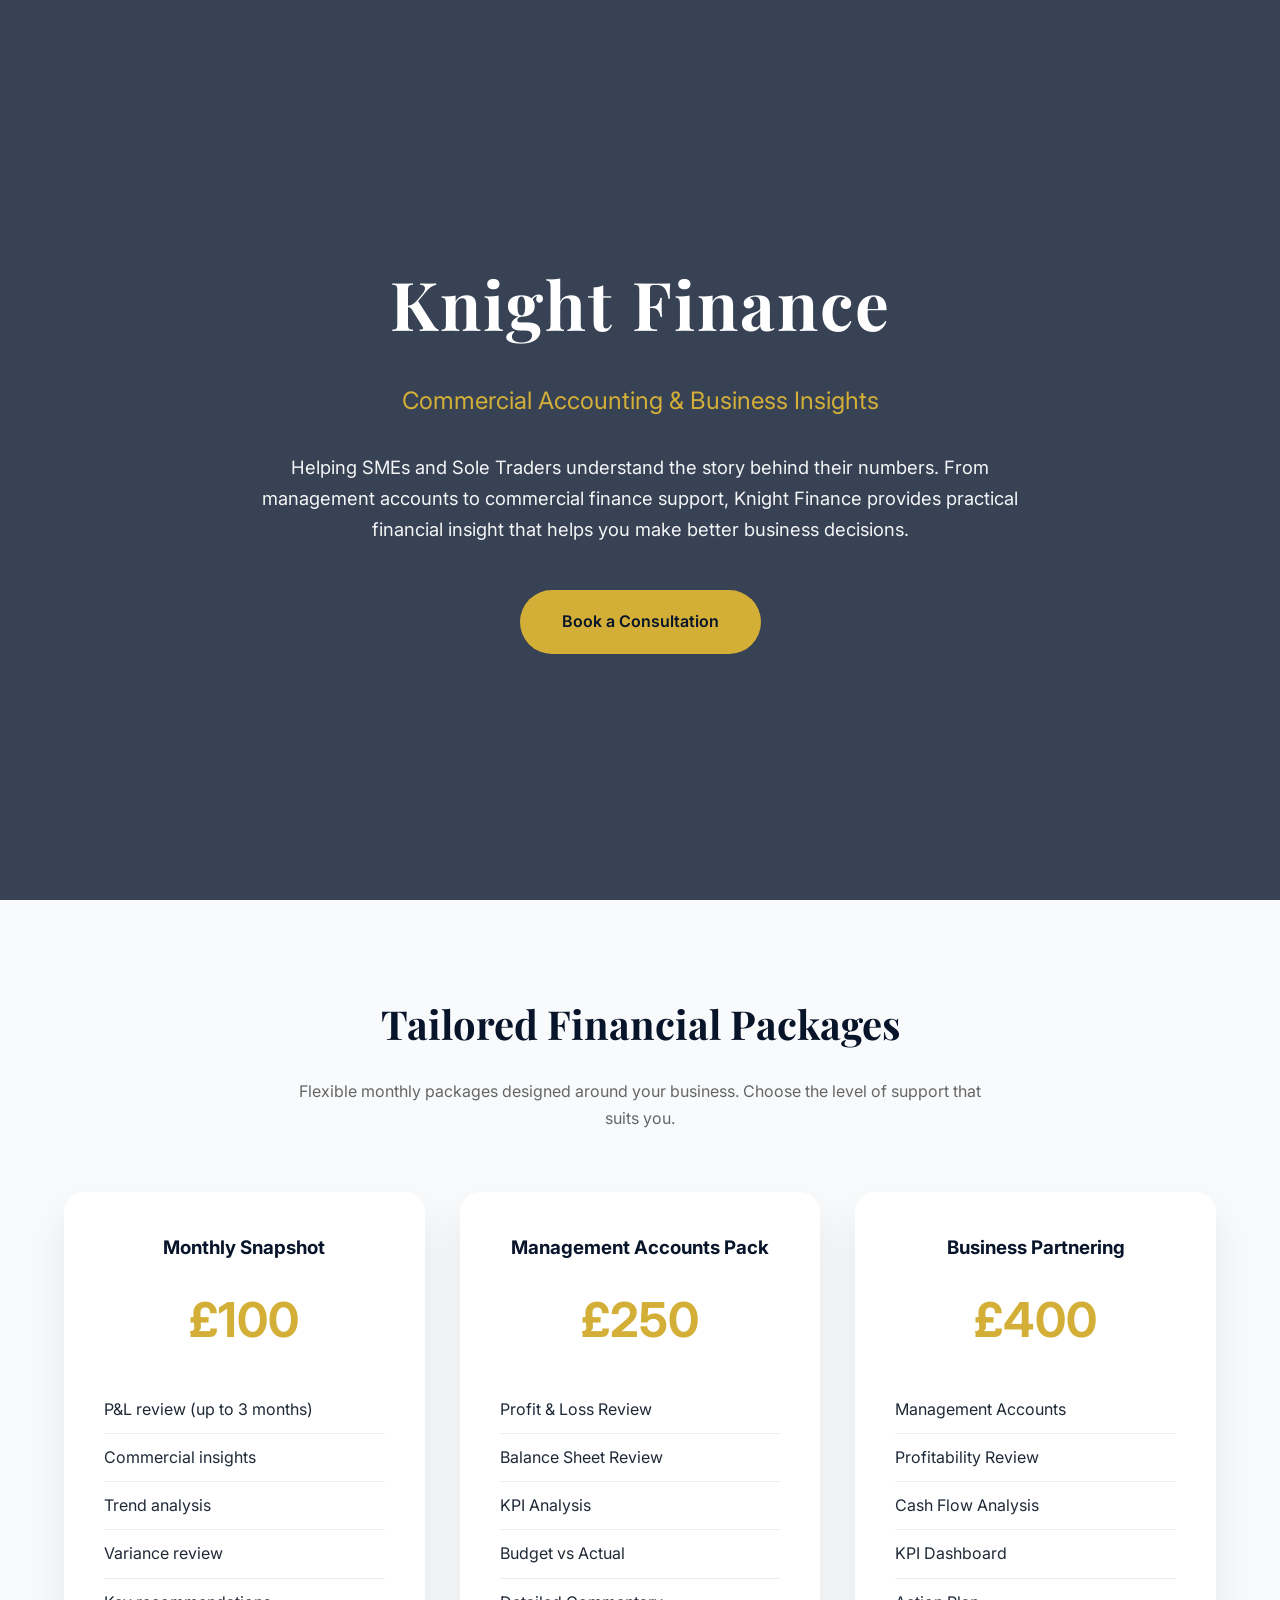
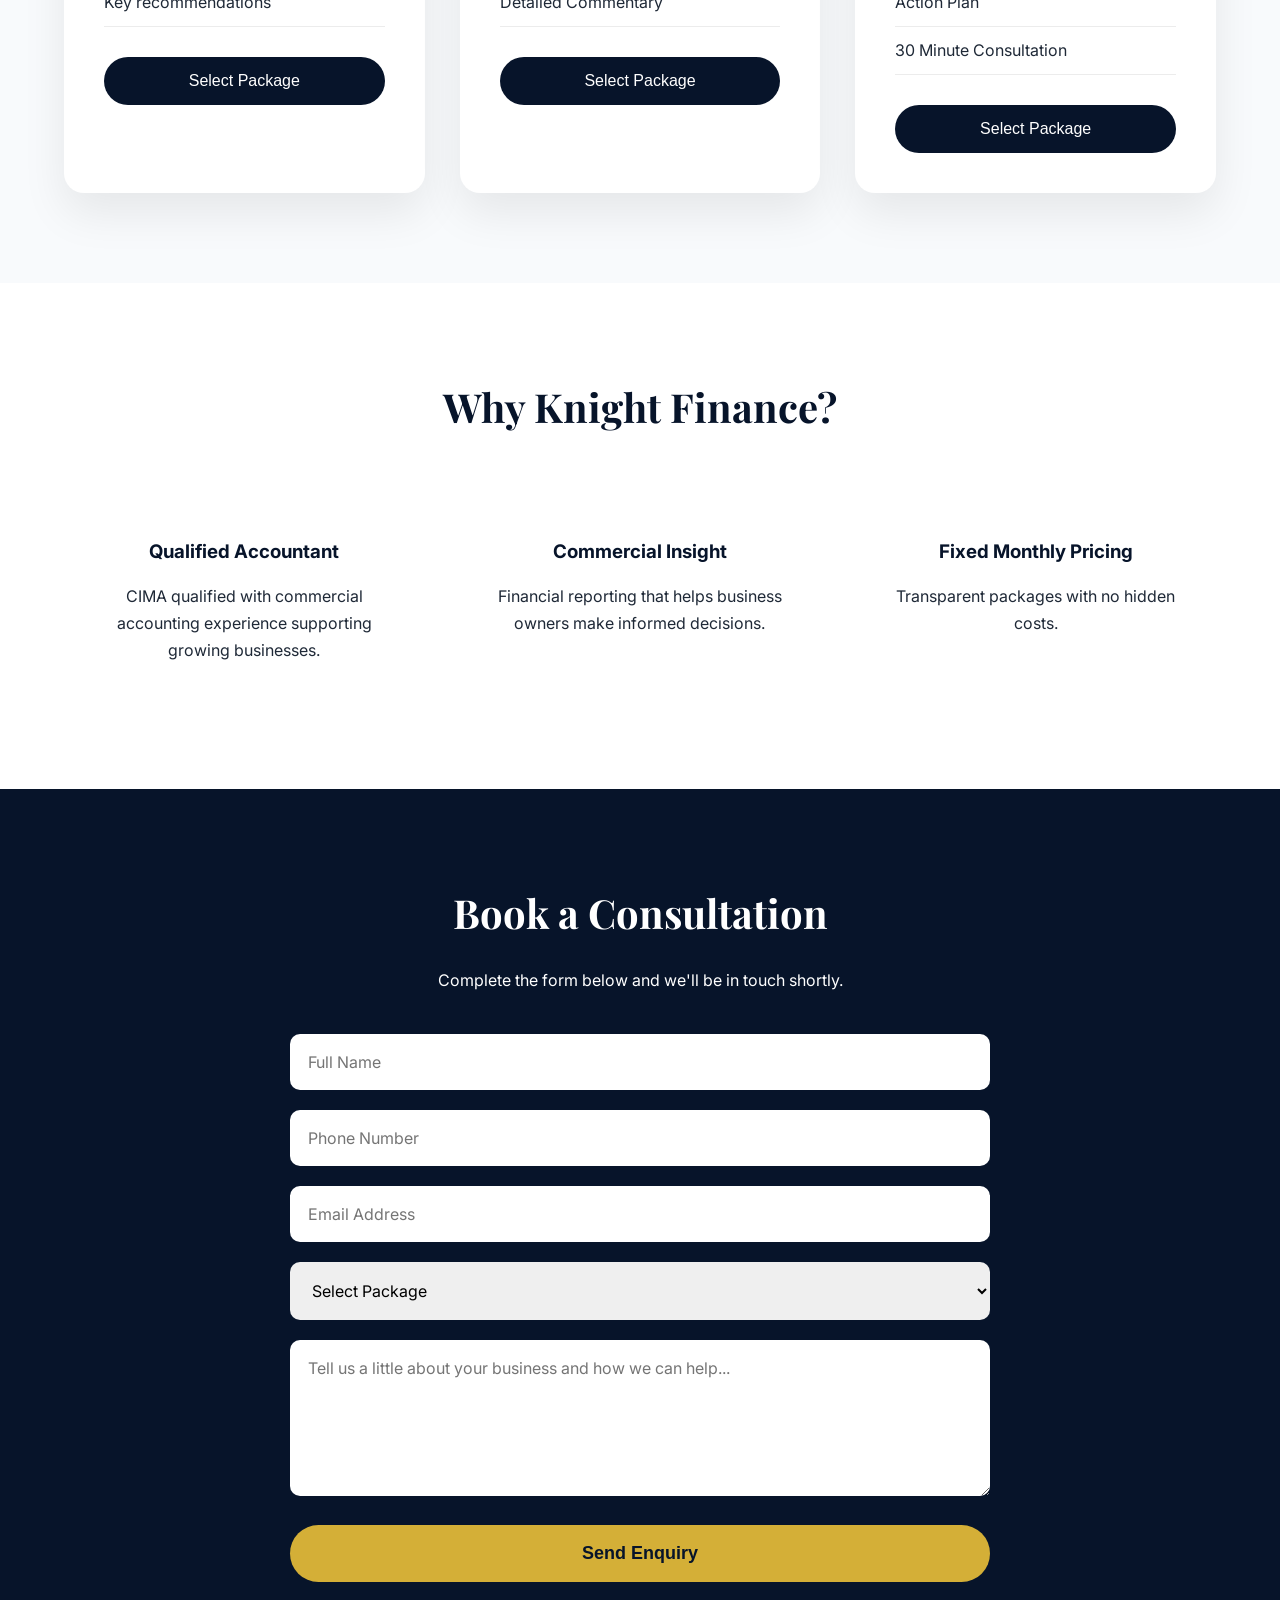
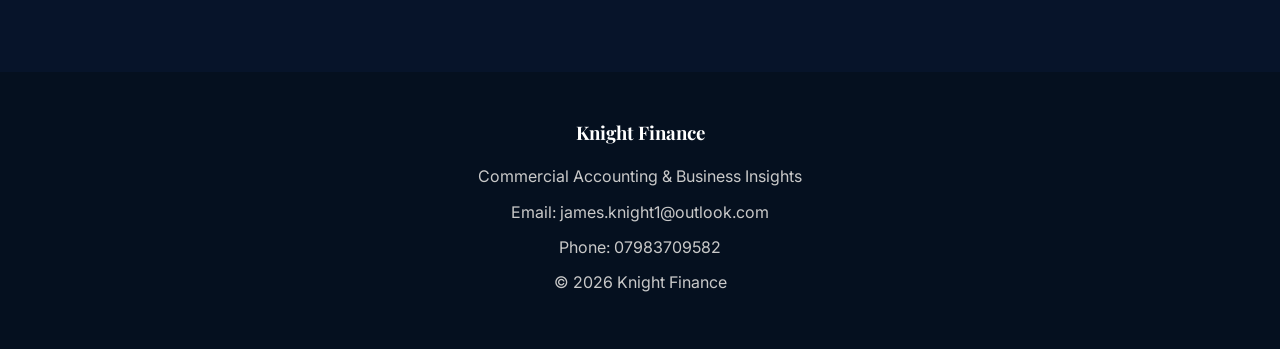
==== index.html.html @ ec8ce1dd "Add files via upload" ====
<!DOCTYPE html>
<html lang="en">
<head>

    <meta charset="UTF-8">
    <meta name="viewport" content="width=device-width, initial-scale=1.0">

    <title>Knight Finance | Commercial Accounting & Business Insights</title>

    <meta name="description" content="Commercial accounting, management accounts and business partnering services for SMEs and sole traders.">

    <link rel="stylesheet" href="style.css">

    <!-- Google Fonts -->
    <link rel="preconnect" href="https://fonts.googleapis.com">
    <link rel="preconnect" href="https://fonts.gstatic.com" crossorigin>

    <link href="https://fonts.googleapis.com/css2?family=Playfair+Display:wght@500;600;700&family=Inter:wght@300;400;500;600&display=swap" rel="stylesheet">

</head>

<body>

<!-- ================= HERO ================= -->

<header class="hero">

    <div class="hero-overlay">

        <div class="container">

            <h1>Knight Finance</h1>

            <p class="tagline">
                Commercial Accounting & Business Insights
            </p>

            <p class="intro">

                Helping SMEs and Sole Traders understand the story behind their numbers.

                From management accounts to commercial finance support,
                Knight Finance provides practical financial insight that
                helps you make better business decisions.

            </p>

            <a href="#contact" class="hero-button">
                Book a Consultation
            </a>

        </div>

    </div>

</header>

<!-- ================= SERVICES ================= -->

<section class="services">

    <div class="container">

        <h2>Tailored Financial Packages</h2>

        <p class="section-text">

            Flexible monthly packages designed around your business.

            Choose the level of support that suits you.

        </p>

        <div class="cards">

            <!-- CARD 1 -->

            <div class="card">

                <h3>Monthly Snapshot</h3>

                <div class="price">£100</div>

                <ul>

                    <li>P&L review (up to 3 months)</li>
                    <li>Commercial insights</li>
                    <li>Trend analysis</li>
                    <li>Variance review</li>
                    <li>Key recommendations</li>

                </ul>

                <button onclick="selectPackage('Monthly Snapshot')">
                    Select Package
                </button>

            </div>

            <!-- CARD 2 -->

            <div class="card">

                <h3>Management Accounts Pack</h3>

                <div class="price">£250</div>

                <ul>

                    <li>Profit & Loss Review</li>
                    <li>Balance Sheet Review</li>
                    <li>KPI Analysis</li>
                    <li>Budget vs Actual</li>
                    <li>Detailed Commentary</li>

                </ul>

                <button onclick="selectPackage('Management Accounts Pack')">
                    Select Package
                </button>

            </div>

            <!-- CARD 3 -->

            <div class="card">

                <h3>Business Partnering</h3>

                <div class="price">£400</div>

                <ul>

                    <li>Management Accounts</li>
                    <li>Profitability Review</li>
                    <li>Cash Flow Analysis</li>
                    <li>KPI Dashboard</li>
                    <li>Action Plan</li>
                    <li>30 Minute Consultation</li>

                </ul>

                <button onclick="selectPackage('Business Partnering')">
                    Select Package
                </button>

            </div>

        </div>

    </div>

</section>

<!-- ================= ABOUT ================= -->

<section class="about">

    <div class="container">

        <h2>Why Knight Finance?</h2>

        <div class="features">

            <div class="feature">

                <h3>Qualified Accountant</h3>

                <p>
                    CIMA qualified with commercial accounting experience supporting growing businesses.
                </p>

            </div>

            <div class="feature">

                <h3>Commercial Insight</h3>

                <p>
                    Financial reporting that helps business owners make informed decisions.
                </p>

            </div>

            <div class="feature">

                <h3>Fixed Monthly Pricing</h3>

                <p>
                    Transparent packages with no hidden costs.
                </p>

            </div>

        </div>

    </div>

</section>

<!-- ================= CONTACT ================= -->

<section id="contact" class="contact">

    <div class="container">

        <h2>Book a Consultation</h2>

        <p>
            Complete the form below and we'll be in touch shortly.
        </p>

       <form
    action="https://api.web3forms.com/submit"
    method="POST">

    <!-- Web3Forms Access Key -->
    <input
        type="hidden"
        name="access_key"
        value="9df2be06-7545-44ce-b2ca-515fc79d95dc">

    <!-- Email Subject -->
    <input
        type="hidden"
        name="subject"
        value="New Knight Finance Enquiry">

    <!-- Honeypot Spam Protection -->
    <input
        type="checkbox"
        name="botcheck"
        style="display: none;">

    <input
        type="text"
        name="Name"
        placeholder="Full Name"
        required>

    <input
        type="tel"
        name="Phone"
        placeholder="Phone Number"
        required>

    <input
        type="email"
        name="Email"
        placeholder="Email Address"
        required>

    <select
        id="package"
        name="Package"
        required>

        <option value="">Select Package</option>
        <option value="Monthly Snapshot">Monthly Snapshot</option>
        <option value="Management Accounts Pack">Management Accounts Pack</option>
        <option value="Business Partnering">Business Partnering</option>

    </select>

    <textarea
        name="Comments"
        rows="6"
        placeholder="Tell us a little about your business and how we can help..."
        required></textarea>

    <button type="submit">
        Send Enquiry
    </button>

</form>

    </div>

</section>

<!-- ================= FOOTER ================= -->

<footer>

    <div class="container">

        <h3>Knight Finance</h3>

        <p>Commercial Accounting & Business Insights</p>

        <p>

            Email:
            james.knight1@outlook.com

        </p>

        <p>

            Phone:
            07983709582

        </p>

        <p>

            © 2026 Knight Finance

        </p>

    </div>

</footer>

<script src="script.js"></script>

</body>

</html>
---- style.css ----
/* ===========================
   KNIGHT FINANCE
=========================== */

*{
    margin:0;
    padding:0;
    box-sizing:border-box;
}

html{
    scroll-behavior:smooth;
}

body{

    font-family:'Inter',sans-serif;
    color:#1f2937;
    background:#f8fafc;
    line-height:1.7;

}

.container{

    width:90%;
    max-width:1200px;
    margin:auto;

}

/* ===========================
   HERO
=========================== */

.hero{

    height:100vh;

    background:
        linear-gradient(rgba(7,20,42,.80),rgba(7,20,42,.80)),
        url("https://images.unsplash.com/photo-1554224155-6726b3ff858f?auto=format&fit=crop&w=1800&q=80");

    background-size:cover;
    background-position:center;

    display:flex;
    align-items:center;
    justify-content:center;

    text-align:center;

    color:white;

}

.hero-overlay{

    width:100%;

}

.hero h1{

    font-family:'Playfair Display',serif;

    font-size:4.2rem;

    margin-bottom:20px;

    letter-spacing:2px;

}

.tagline{

    font-size:1.5rem;

    color:#d4af37;

    margin-bottom:30px;

}

.intro{

    max-width:760px;

    margin:auto;

    font-size:1.15rem;

    margin-bottom:45px;

    opacity:.95;

}

.hero-button{

    display:inline-block;

    padding:18px 42px;

    text-decoration:none;

    background:#d4af37;

    color:#07142a;

    font-weight:600;

    border-radius:50px;

    transition:.3s;

}

.hero-button:hover{

    transform:translateY(-4px);

    background:white;

}

/* ===========================
   SECTIONS
=========================== */

section{

    padding:90px 0;

}

section h2{

    text-align:center;

    font-family:'Playfair Display',serif;

    font-size:2.5rem;

    color:#07142a;

    margin-bottom:20px;

}

.section-text{

    max-width:700px;

    margin:auto;

    text-align:center;

    margin-bottom:60px;

    color:#666;

}

/* ===========================
   CARDS
=========================== */

.cards{

    display:grid;

    grid-template-columns:repeat(auto-fit,minmax(300px,1fr));

    gap:35px;

}

.card{

    background:white;

    padding:40px;

    border-radius:20px;

    box-shadow:0 20px 45px rgba(0,0,0,.08);

    transition:.35s;

}

.card:hover{

    transform:translateY(-10px);

}

.card h3{

    text-align:center;

    margin-bottom:15px;

    color:#07142a;

}

.price{

    text-align:center;

    color:#d4af37;

    font-size:3rem;

    font-weight:bold;

    margin-bottom:25px;

}

.card ul{

    list-style:none;

}

.card li{

    padding:10px 0;

    border-bottom:1px solid #ececec;

}

.card button{

    width:100%;

    margin-top:30px;

    padding:15px;

    border:none;

    border-radius:50px;

    cursor:pointer;

    background:#07142a;

    color:white;

    font-size:16px;

    transition:.3s;

}

.card button:hover{

    background:#d4af37;

    color:#07142a;

}

/* ===========================
   ABOUT
=========================== */

.about{

    background:white;

}

.features{

    display:grid;

    grid-template-columns:repeat(auto-fit,minmax(250px,1fr));

    gap:35px;

    margin-top:60px;

}

.feature{

    text-align:center;

    padding:35px;

}

.feature h3{

    color:#07142a;

    margin-bottom:15px;

}

/* ===========================
   CONTACT
=========================== */

.contact{

    background:#07142a;

    color:white;

}

.contact h2{

    color:white;

}

.contact p{

    text-align:center;

    margin-bottom:40px;

}

form{

    max-width:700px;

    margin:auto;

}

input,
select,
textarea{

    width:100%;

    padding:18px;

    margin-bottom:20px;

    border:none;

    border-radius:10px;

    font-size:16px;

    font-family:inherit;

}

textarea{

    resize:vertical;

}

form button{

    width:100%;

    padding:18px;

    background:#d4af37;

    color:#07142a;

    border:none;

    border-radius:50px;

    cursor:pointer;

    font-size:18px;

    font-weight:600;

    transition:.3s;

}

form button:hover{

    background:white;

}

/* ===========================
   FOOTER
=========================== */

footer{

    background:#05101f;

    color:white;

    text-align:center;

    padding:45px 20px;

}

footer h3{

    font-family:'Playfair Display',serif;

    margin-bottom:15px;

}

footer p{

    margin:8px 0;

    color:#c9c9c9;

}

/* ===========================
   ANIMATIONS
=========================== */
.card,
.feature {
    opacity: 0;
    transform: translateY(30px);
    transition: all 0.6s ease;
}

.card.visible,
.feature.visible {
    opacity: 1;
    transform: translateY(0);
}

.card,
.feature{

    animation:fadeUp .8s ease;

}

@keyframes fadeUp{

    from{

        opacity:0;

        transform:translateY(35px);

    }

    to{

        opacity:1;

        transform:translateY(0);

    }

}

/* ===========================
   RESPONSIVE
=========================== */

@media(max-width:768px){

.hero{

    height:auto;

    padding:120px 0;

}

.hero h1{

    font-size:2.8rem;

}

.tagline{

    font-size:1.2rem;

}

.intro{

    font-size:1rem;

}

section{

    padding:70px 0;

}

section h2{

    font-size:2rem;

}

.cards{

    grid-template-columns:1fr;

}

.features{

    grid-template-columns:1fr;

}

}
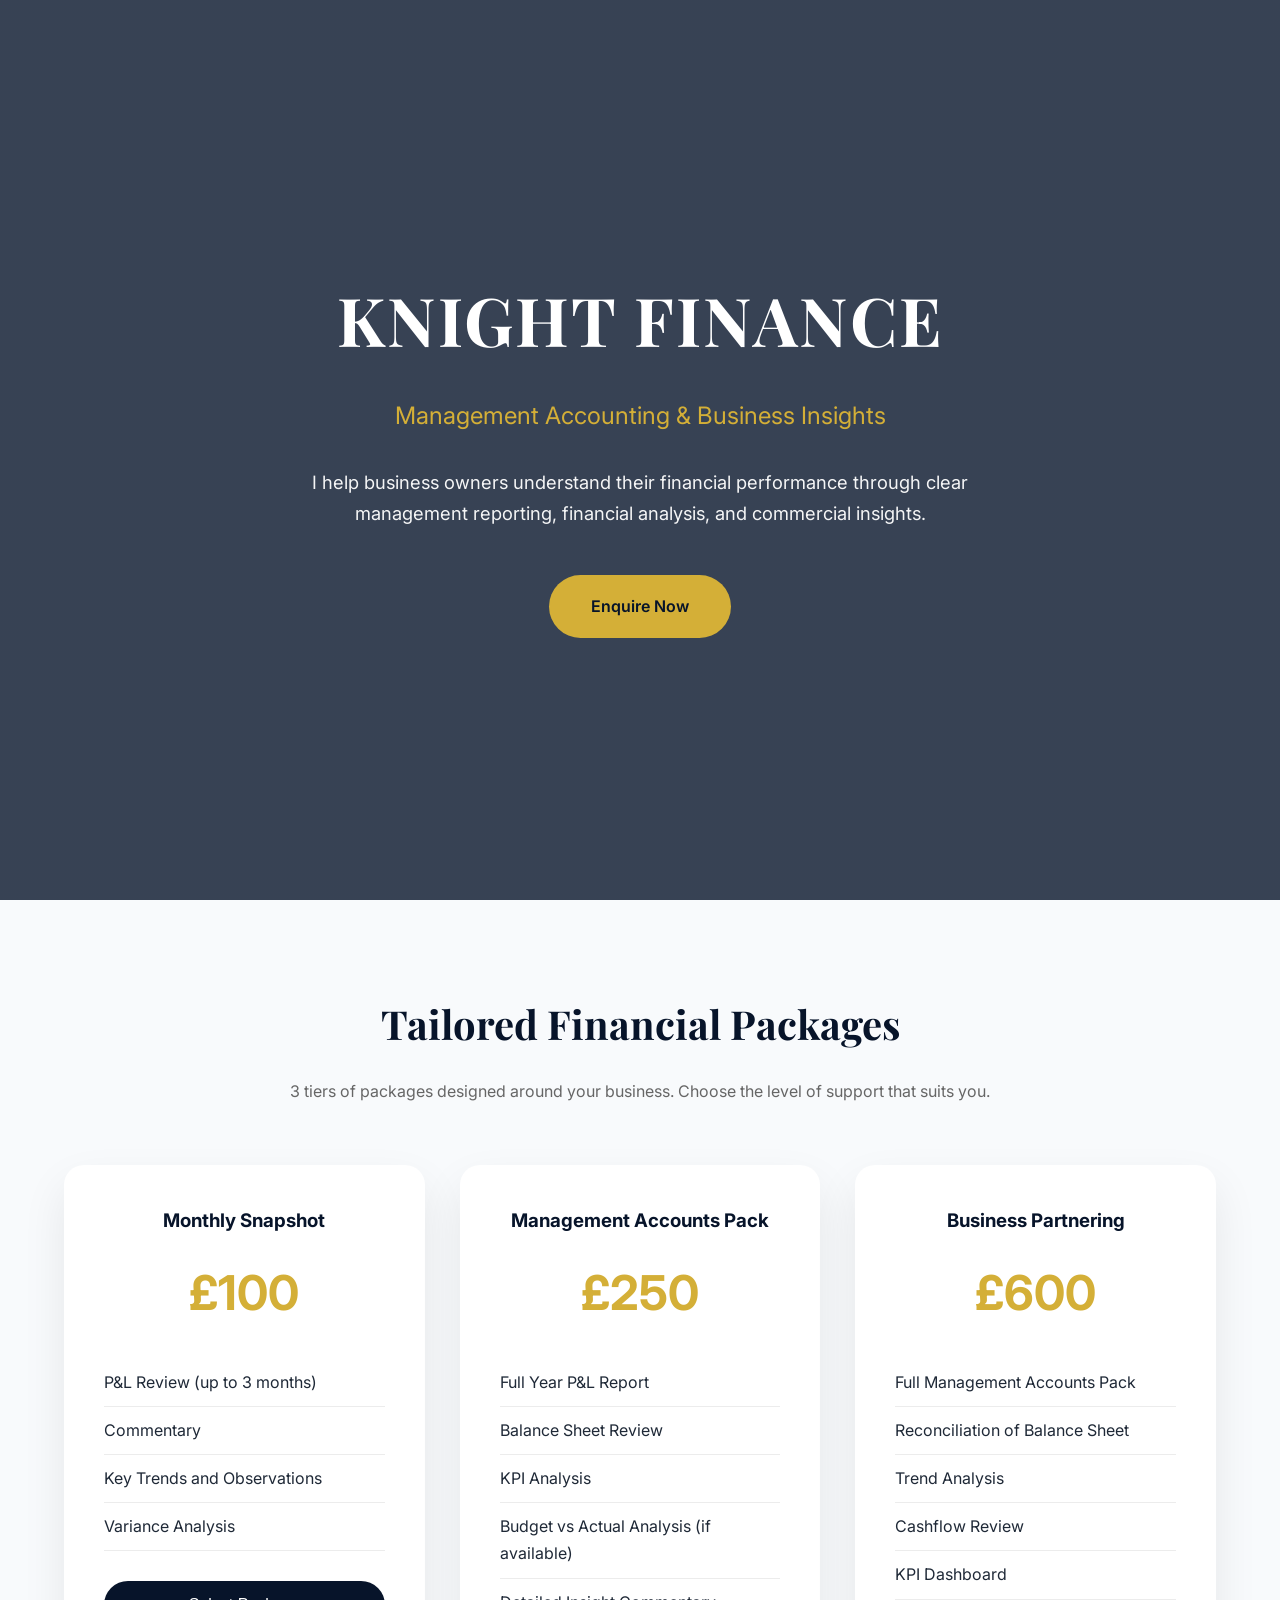
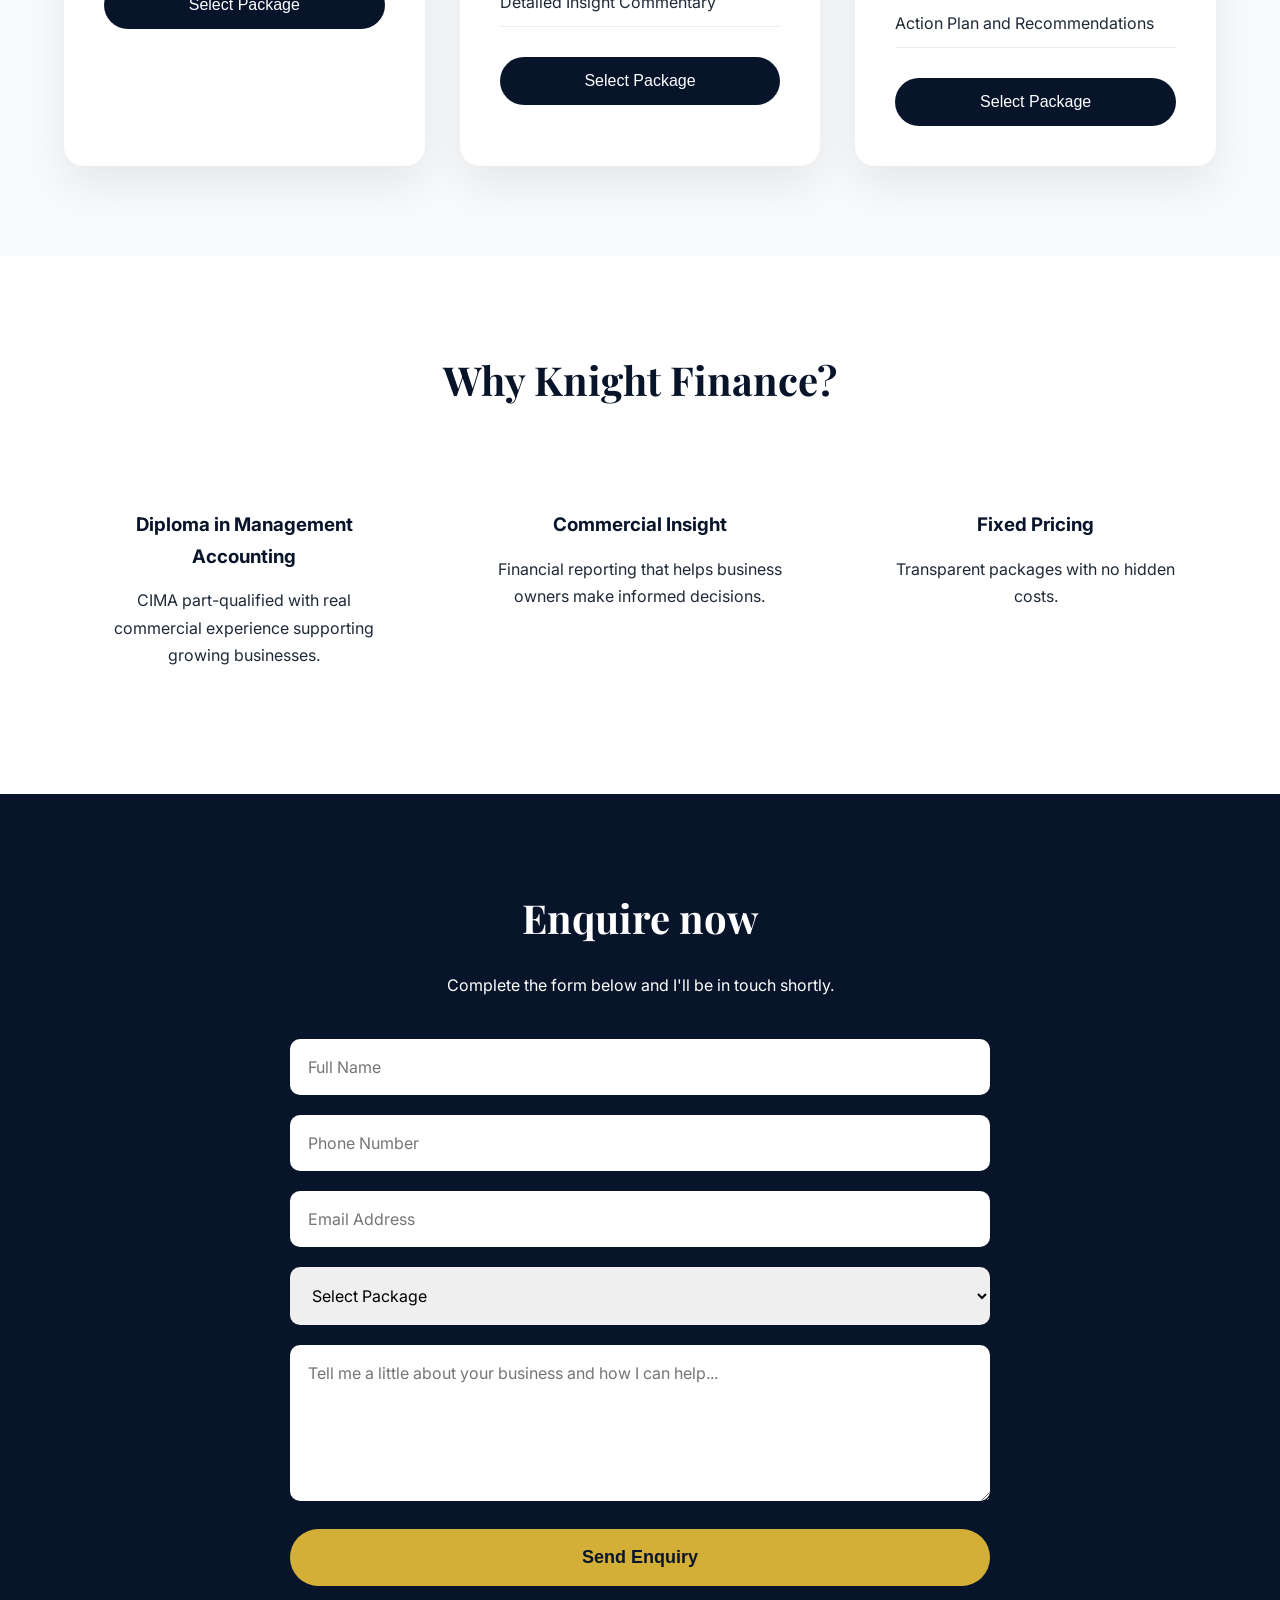
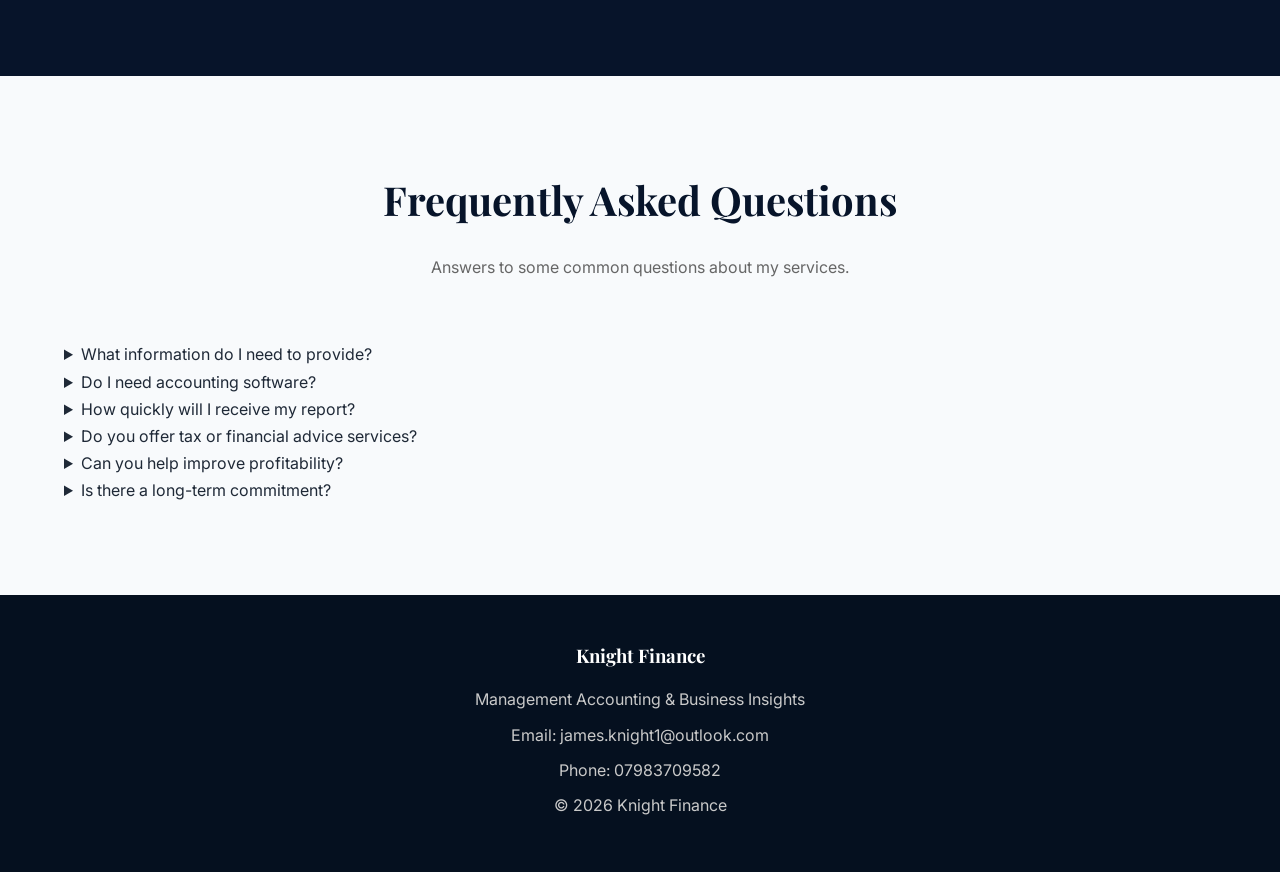
==== commit 68878733: "Add files via upload" ====
--- a/index.html.html
+++ b/index.html.html
@@ -5,7 +5,7 @@
     <meta charset="UTF-8">
     <meta name="viewport" content="width=device-width, initial-scale=1.0">
 
-    <title>Knight Finance | Commercial Accounting & Business Insights</title>
+    <title>Knight Financial Performance | Management Accounting & Business Insights</title>
 
     <meta name="description" content="Commercial accounting, management accounts and business partnering services for SMEs and sole traders.">
 
@@ -15,7 +15,8 @@
     <link rel="preconnect" href="https://fonts.googleapis.com">
     <link rel="preconnect" href="https://fonts.gstatic.com" crossorigin>
 
-    <link href="https://fonts.googleapis.com/css2?family=Playfair+Display:wght@500;600;700&family=Inter:wght@300;400;500;600&display=swap" rel="stylesheet">
+    <link href="https://fonts.googleapis.com/css2?family=Cinzel:wght@400;500;600;700&family=Playfair+Display:wght@500;600;700&family=Inter:wght@300;400;500;600&display=swap" rel="stylesheet">
+
 
 </head>
 
@@ -29,24 +30,20 @@
 
         <div class="container">
 
-            <h1>Knight Finance</h1>
+            <h1>KNIGHT FINANCE</h1>
 
             <p class="tagline">
-                Commercial Accounting & Business Insights
+                Management Accounting & Business Insights
             </p>
 
             <p class="intro">
 
-                Helping SMEs and Sole Traders understand the story behind their numbers.
-
-                From management accounts to commercial finance support,
-                Knight Finance provides practical financial insight that
-                helps you make better business decisions.
+                I help business owners understand their financial performance through clear management reporting, financial analysis, and commercial insights.
 
             </p>
 
             <a href="#contact" class="hero-button">
-                Book a Consultation
+                Enquire Now
             </a>
 
         </div>
@@ -65,7 +62,7 @@
 
         <p class="section-text">
 
-            Flexible monthly packages designed around your business.
+            3 tiers of packages designed around your business.
 
             Choose the level of support that suits you.
 
@@ -83,12 +80,11 @@
 
                 <ul>
 
-                    <li>P&L review (up to 3 months)</li>
-                    <li>Commercial insights</li>
-                    <li>Trend analysis</li>
-                    <li>Variance review</li>
-                    <li>Key recommendations</li>
-
+                    <li>P&L Review (up to 3 months)</li>
+                    <li>Commentary</li>
+                    <li>Key Trends and Observations</li>
+                    <li>Variance Analysis</li>
+                  
                 </ul>
 
                 <button onclick="selectPackage('Monthly Snapshot')">
@@ -107,11 +103,11 @@
 
                 <ul>
 
-                    <li>Profit & Loss Review</li>
+                    <li>Full Year P&L Report</li>
                     <li>Balance Sheet Review</li>
                     <li>KPI Analysis</li>
-                    <li>Budget vs Actual</li>
-                    <li>Detailed Commentary</li>
+                    <li>Budget vs Actual Analysis (if available)</li>
+                    <li>Detailed Insight Commentary</li>
 
                 </ul>
 
@@ -127,17 +123,17 @@
 
                 <h3>Business Partnering</h3>
 
-                <div class="price">£400</div>
+                <div class="price">£600</div>
 
                 <ul>
 
-                    <li>Management Accounts</li>
-                    <li>Profitability Review</li>
-                    <li>Cash Flow Analysis</li>
+                    <li>Full Management Accounts Pack</li>
+                    <li>Reconciliation of Balance Sheet</li>
+                    <li>Trend Analysis</li>
+                    <li>Cashflow Review</li>
                     <li>KPI Dashboard</li>
-                    <li>Action Plan</li>
-                    <li>30 Minute Consultation</li>
-
+		    <li>Action Plan and Recommendations</li>
+                   
                 </ul>
 
                 <button onclick="selectPackage('Business Partnering')">
@@ -164,10 +160,10 @@
 
             <div class="feature">
 
-                <h3>Qualified Accountant</h3>
+                <h3>Diploma in Management Accounting</h3>
 
                 <p>
-                    CIMA qualified with commercial accounting experience supporting growing businesses.
+                    CIMA part-qualified with real commercial experience supporting growing businesses.
                 </p>
 
             </div>
@@ -184,7 +180,7 @@
 
             <div class="feature">
 
-                <h3>Fixed Monthly Pricing</h3>
+                <h3>Fixed Pricing</h3>
 
                 <p>
                     Transparent packages with no hidden costs.
@@ -204,10 +200,10 @@
 
     <div class="container">
 
-        <h2>Book a Consultation</h2>
+        <h2>Enquire now</h2>
 
         <p>
-            Complete the form below and we'll be in touch shortly.
+            Complete the form below and I'll be in touch shortly.
         </p>
 
        <form
@@ -265,7 +261,7 @@
     <textarea
         name="Comments"
         rows="6"
-        placeholder="Tell us a little about your business and how we can help..."
+        placeholder="Tell me a little about your business and how I can help..."
         required></textarea>
 
     <button type="submit">
@@ -278,6 +274,68 @@
 
 </section>
 
+<!-- ================= FAQ ================= -->
+
+<section class="faq">
+
+    <div class="container">
+
+        <h2>Frequently Asked Questions</h2>
+
+        <p class="section-text">
+            Answers to some common questions about my services.
+        </p>
+
+        <details class="faq-item">
+            <summary>What information do I need to provide?</summary>
+            <p>
+                Typically, I’ll require your profit and loss report, balance sheet,
+                and any supporting financial information available from your accounting software.
+            </p>
+        </details>
+
+        <details class="faq-item">
+            <summary>Do I need accounting software?</summary>
+            <p>
+                No. While reports from software such as Xero, QuickBooks, or Sage are helpful,
+                I can work with spreadsheets and other financial records where appropriate.
+            </p>
+        </details>
+
+        <details class="faq-item">
+            <summary>How quickly will I receive my report?</summary>
+            <p>
+                Most reports are completed within 3–5 working days of receiving the required information.
+                More detailed engagements may take longer depending on complexity.
+            </p>
+        </details>
+
+        <details class="faq-item">
+            <summary>Do you offer tax or financial advice services?</summary>
+            <p>
+                No. I purely provide you with a clear representation of your performance. I present my findings and identify areas of improvement.
+            </p>
+        </details>
+
+        <details class="faq-item">
+            <summary>Can you help improve profitability?</summary>
+            <p>
+                Yes. My analysis focuses on identifying trends, cost drivers,
+                performance issues, and opportunities to improve financial results.
+            </p>
+        </details>
+
+        <details class="faq-item">
+            <summary>Is there a long-term commitment?</summary>
+            <p>
+                No. You can purchase a one-off package or discuss ongoing support depending on your business needs.
+            </p>
+        </details>
+
+    </div>
+
+</section>
+
 <!-- ================= FOOTER ================= -->
 
 <footer>
@@ -286,7 +344,7 @@
 
         <h3>Knight Finance</h3>
 
-        <p>Commercial Accounting & Business Insights</p>
+        <p>Management Accounting & Business Insights</p>
 
         <p>
 
